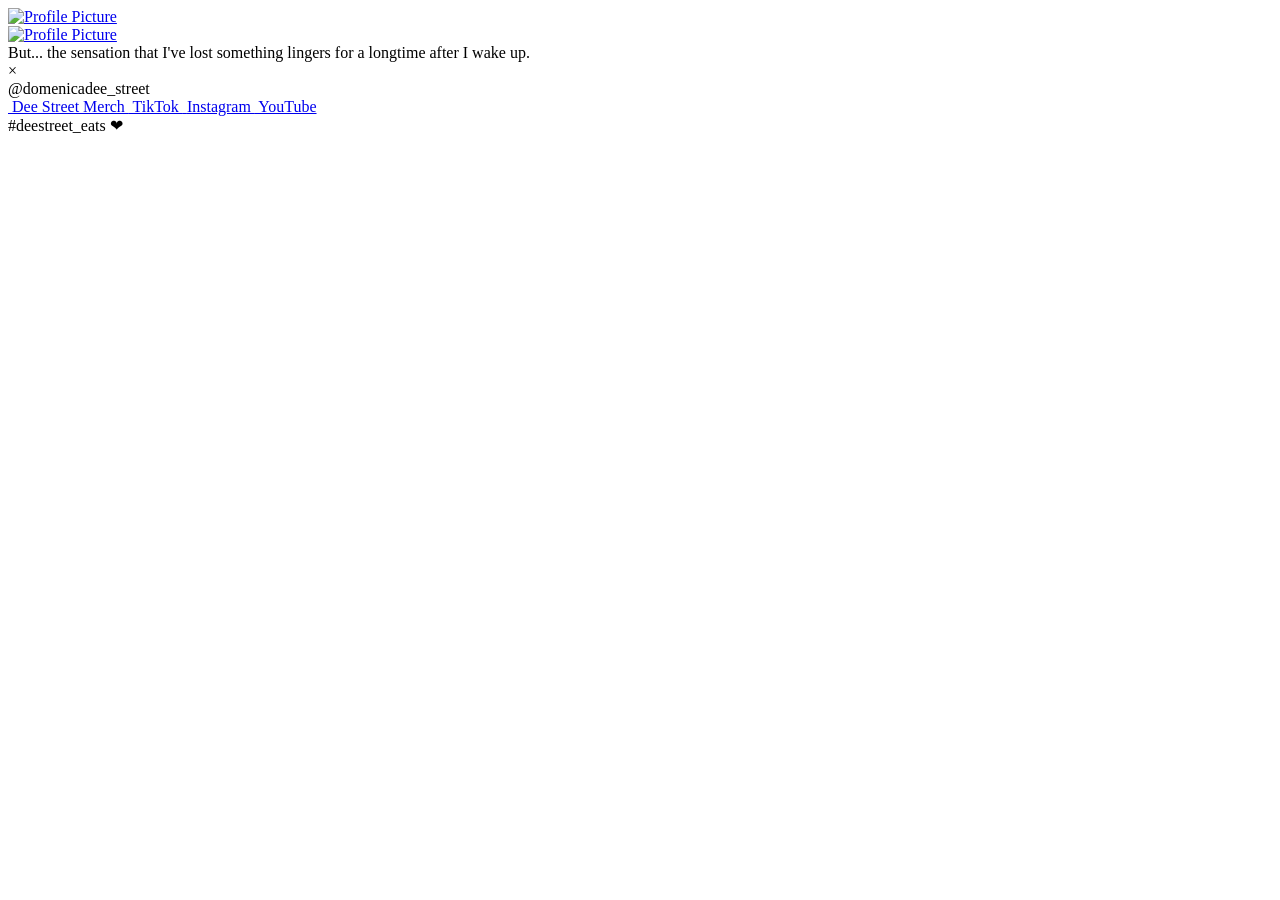
==== index.html @ 0a6452e9 "saving" ====
<!DOCTYPE html>
<html lang="en">
  <head>
    <meta charset="UTF-8">
    <meta name="viewport" content="width=device-width, initial-scale=1.0">
    <title>Domenica Dee | Linktree</title>
    <!-- TODO Favicon -->
    <link rel="icon" href="https://raw.githubusercontent.com/domenicadee/linktree/master/static/deephin-upscaled-small.png" type="image/x-icon" />
    <!-- Font Awesome icons -->
    <link rel="stylesheet" href="https://use.fontawesome.com/releases/v6.5.1/css/all.css">
    <!-- Core theme CSS -->
    <link rel="stylesheet" href="style.css">
  </head>

  <body>
    <!-- Parallax Pixel Background Animation -->
    <section class="animated-background">
      <div id="stars1"></div>
      <div id="stars2"></div>
      <div id="stars3"></div>
    </section>
    <!-- End of Parallax Pixel Background Animation -->

    <!-- TODO -->
    <a id="profilePicture" href="#popup">
      <img src="https://raw.githubusercontent.com/domenicadee/linktree/master/static/deephin-upscaled-small.jpg" alt="Profile Picture">
    </a>

    <div class="overlay" id="popup">
      <div class="popup">
        <div class="popup-photo">
          <a href="https://raw.githubusercontent.com/domenicadee/linktree/master/static/deephin-upscaled-small.jpg" target="_blank">
            <img src="https://raw.githubusercontent.com/domenicadee/linktree/master/static/deephin-upscaled-small.jpg" alt="Profile Picture">
          </a>
        </div>
        <div class="popup-quote">
          But... the sensation that I've lost something lingers for a longtime after I wake up.
        </div>
        <a class="popup-close" onclick="history.back()">&times;</a>
      </div>
    </div>

    <div id="userName">
      @domenicadee_street
    </div>

    <div id="links">
      <a class="link" href="https://dee-street-shop.fourthwall.com/" target="_blank">
        <i class="fa fa-shopping-bag">&nbsp;</i>Dee Street Merch
      </a>
      <a class="link" href="https://tiktok.com/@domenicadee_street" target="_blank">
        <i class="fa fa-music" aria-hidden="true"></i>&nbsp;TikTok
      </a>
      <a class="link" href="https://www.instagram.com/domenicadee_street" target="_blank">
        <i class="fab fa-instagram">&nbsp;</i>Instagram
      </a>
      <a class="link" href="https://www.youtube.com/@dee_street" target="_blank">
        <i class="fa fa-play" aria-hidden="true"></i>&nbsp;YouTube
      </a>
    </div>

    <div id="hashtag">
      #deestreet_eats ❤
    </div>
  </body>
</html>
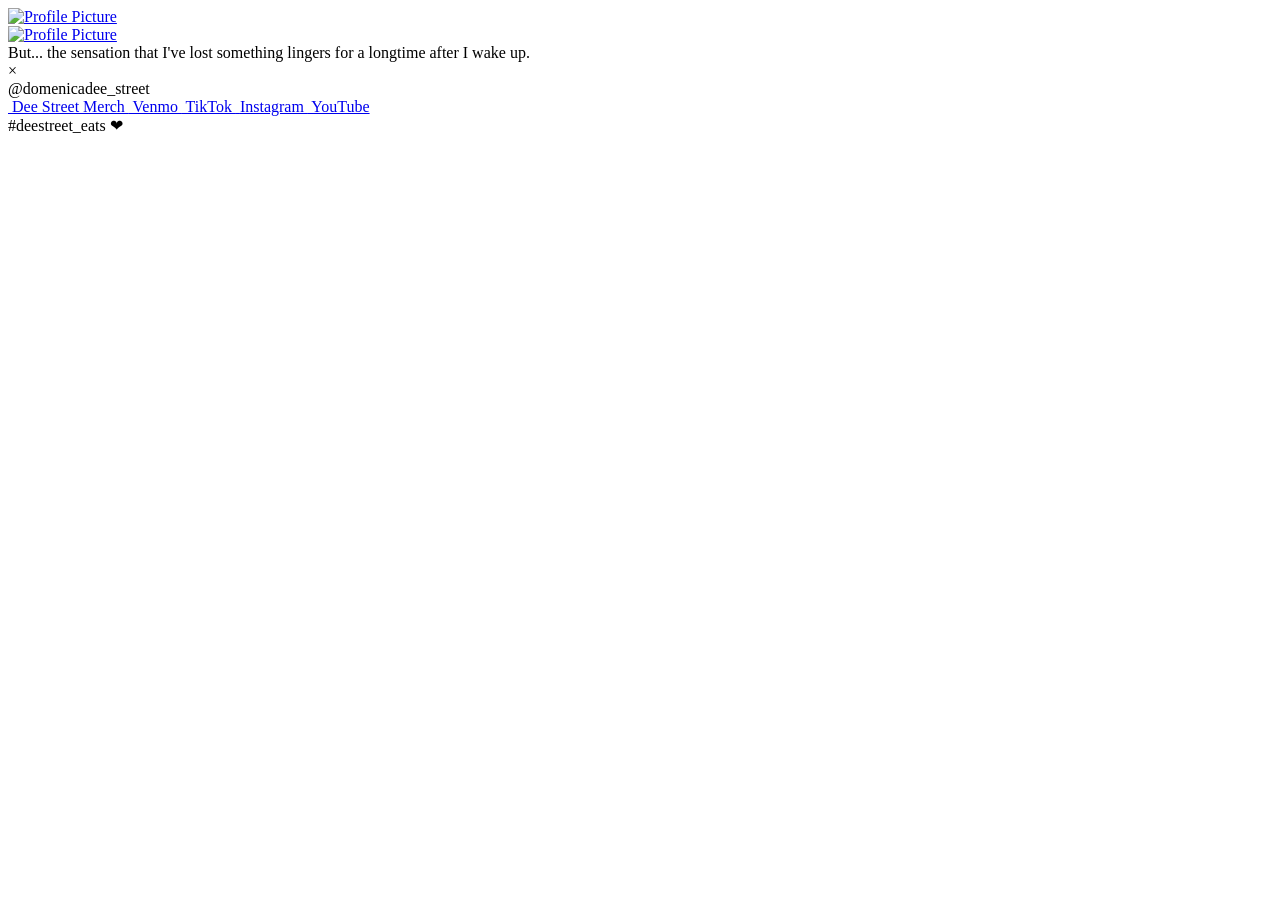
==== commit 8eefbe99: "Added venmo" ====
--- a/index.html
+++ b/index.html
@@ -9,6 +9,7 @@
     <!-- Font Awesome icons -->
     <link rel="stylesheet" href="https://use.fontawesome.com/releases/v6.5.1/css/all.css">
     <!-- Core theme CSS -->
+
     <link rel="stylesheet" href="style.css">
   </head>
 
@@ -48,6 +49,9 @@
       <a class="link" href="https://dee-street-shop.fourthwall.com/" target="_blank">
         <i class="fa fa-shopping-bag">&nbsp;</i>Dee Street Merch
       </a>
+      <a class="link" href="https://venmo.com/u/DeeDee55555" target="_blank">
+        <i class="fa-solid fa-gift"></i>&nbsp;Venmo
+      </a>
       <a class="link" href="https://tiktok.com/@domenicadee_street" target="_blank">
         <i class="fa fa-music" aria-hidden="true"></i>&nbsp;TikTok
       </a>
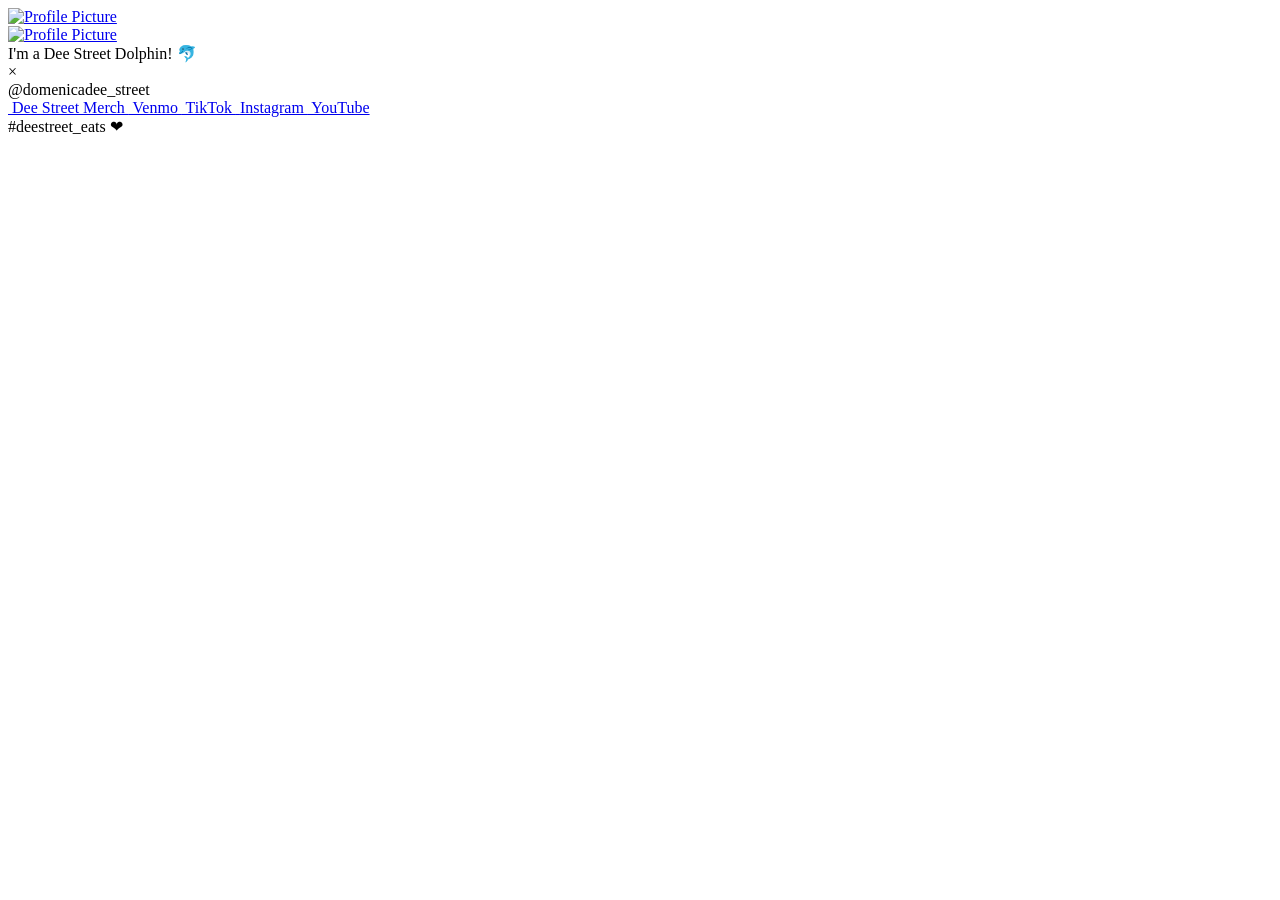
==== commit 8c5ea7f2: "Update quote" ====
--- a/index.html
+++ b/index.html
@@ -5,7 +5,7 @@
     <meta name="viewport" content="width=device-width, initial-scale=1.0">
     <title>Domenica Dee | Linktree</title>
     <!-- TODO Favicon -->
-    <link rel="icon" href="https://raw.githubusercontent.com/domenicadee/linktree/master/static/deephin-upscaled-small.png" type="image/x-icon" />
+    <link rel="icon" href="https://raw.githubusercontent.com/domenicadee/domenicadee.github.io/master/static/deephin-upscaled-small.png" type="image/x-icon" />
     <!-- Font Awesome icons -->
     <link rel="stylesheet" href="https://use.fontawesome.com/releases/v6.5.1/css/all.css">
     <!-- Core theme CSS -->
@@ -24,18 +24,18 @@
 
     <!-- TODO -->
     <a id="profilePicture" href="#popup">
-      <img src="https://raw.githubusercontent.com/domenicadee/linktree/master/static/deephin-upscaled-small.jpg" alt="Profile Picture">
+      <img src="https://raw.githubusercontent.com/domenicadee/domenicadee.github.io/master/static/deephin-upscaled-small.jpg" alt="Profile Picture">
     </a>
 
     <div class="overlay" id="popup">
       <div class="popup">
         <div class="popup-photo">
-          <a href="https://raw.githubusercontent.com/domenicadee/linktree/master/static/deephin-upscaled-small.jpg" target="_blank">
-            <img src="https://raw.githubusercontent.com/domenicadee/linktree/master/static/deephin-upscaled-small.jpg" alt="Profile Picture">
+          <a href="https://raw.githubusercontent.com/domenicadee/domenicadee.github.io/master/static/deephin-upscaled-small.jpg" target="_blank">
+            <img src="https://raw.githubusercontent.com/domenicadee/domenicadee.github.io/master/static/deephin-upscaled-small.jpg" alt="Profile Picture">
           </a>
         </div>
         <div class="popup-quote">
-          But... the sensation that I've lost something lingers for a longtime after I wake up.
+            I'm a Dee Street Dolphin! 🐬
         </div>
         <a class="popup-close" onclick="history.back()">&times;</a>
       </div>
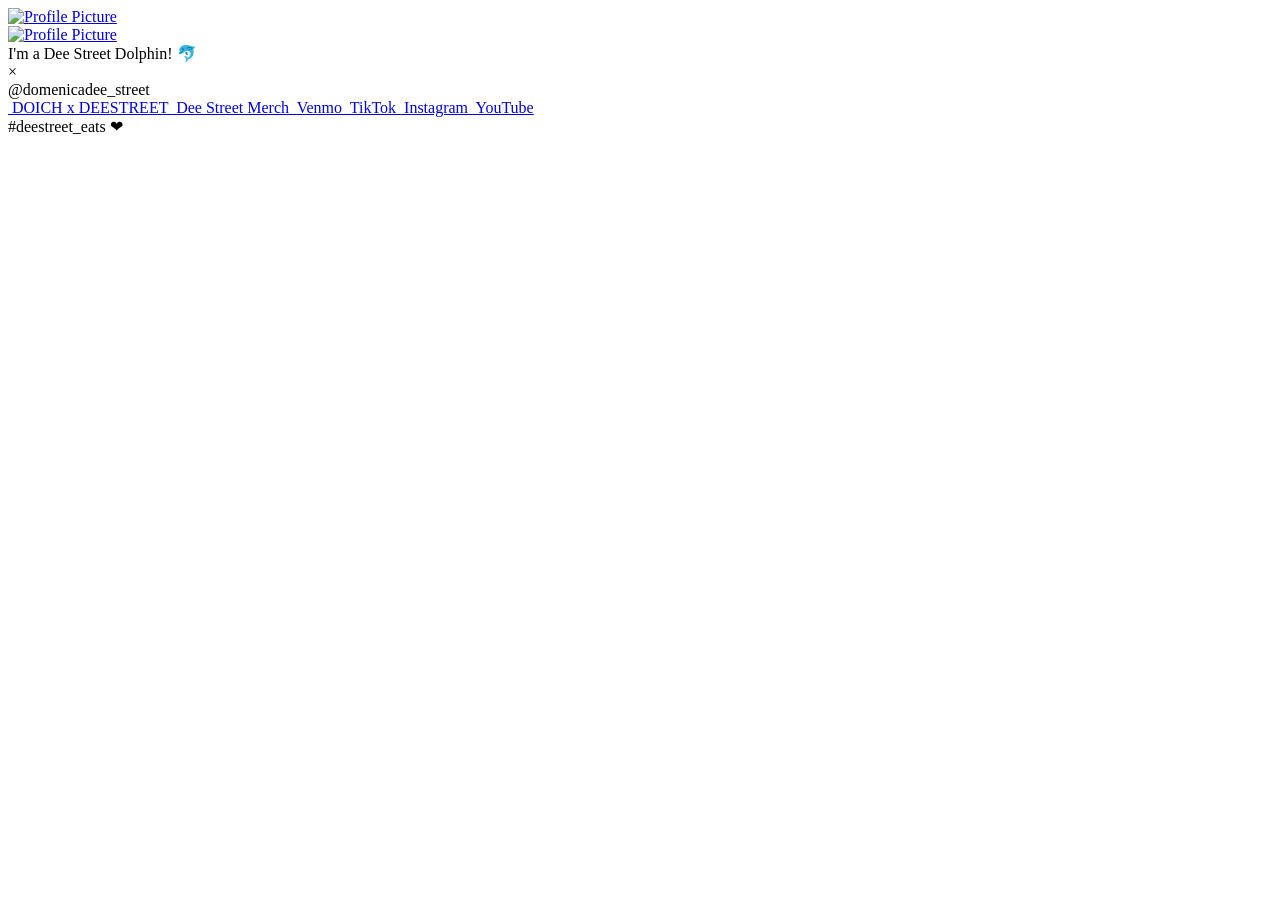
==== commit e4d1b20b: "add new link" ====
--- a/index.html
+++ b/index.html
@@ -46,6 +46,11 @@
     </div>
 
     <div id="links">
+
+      <a class="link" href="https://doichfoods.com/pages/fan-club?snowball=DEESTREET&utm_source=snowball&utm_medium=2025-affiliate-program&utm_campaign=DEESTREET" target="_blank">
+        <i class="fa fa-handshake">&nbsp;</i>DOICH x DEESTREET
+      </a>
+
       <a class="link" href="https://dee-street-shop.fourthwall.com/" target="_blank">
         <i class="fa fa-shopping-bag">&nbsp;</i>Dee Street Merch
       </a>
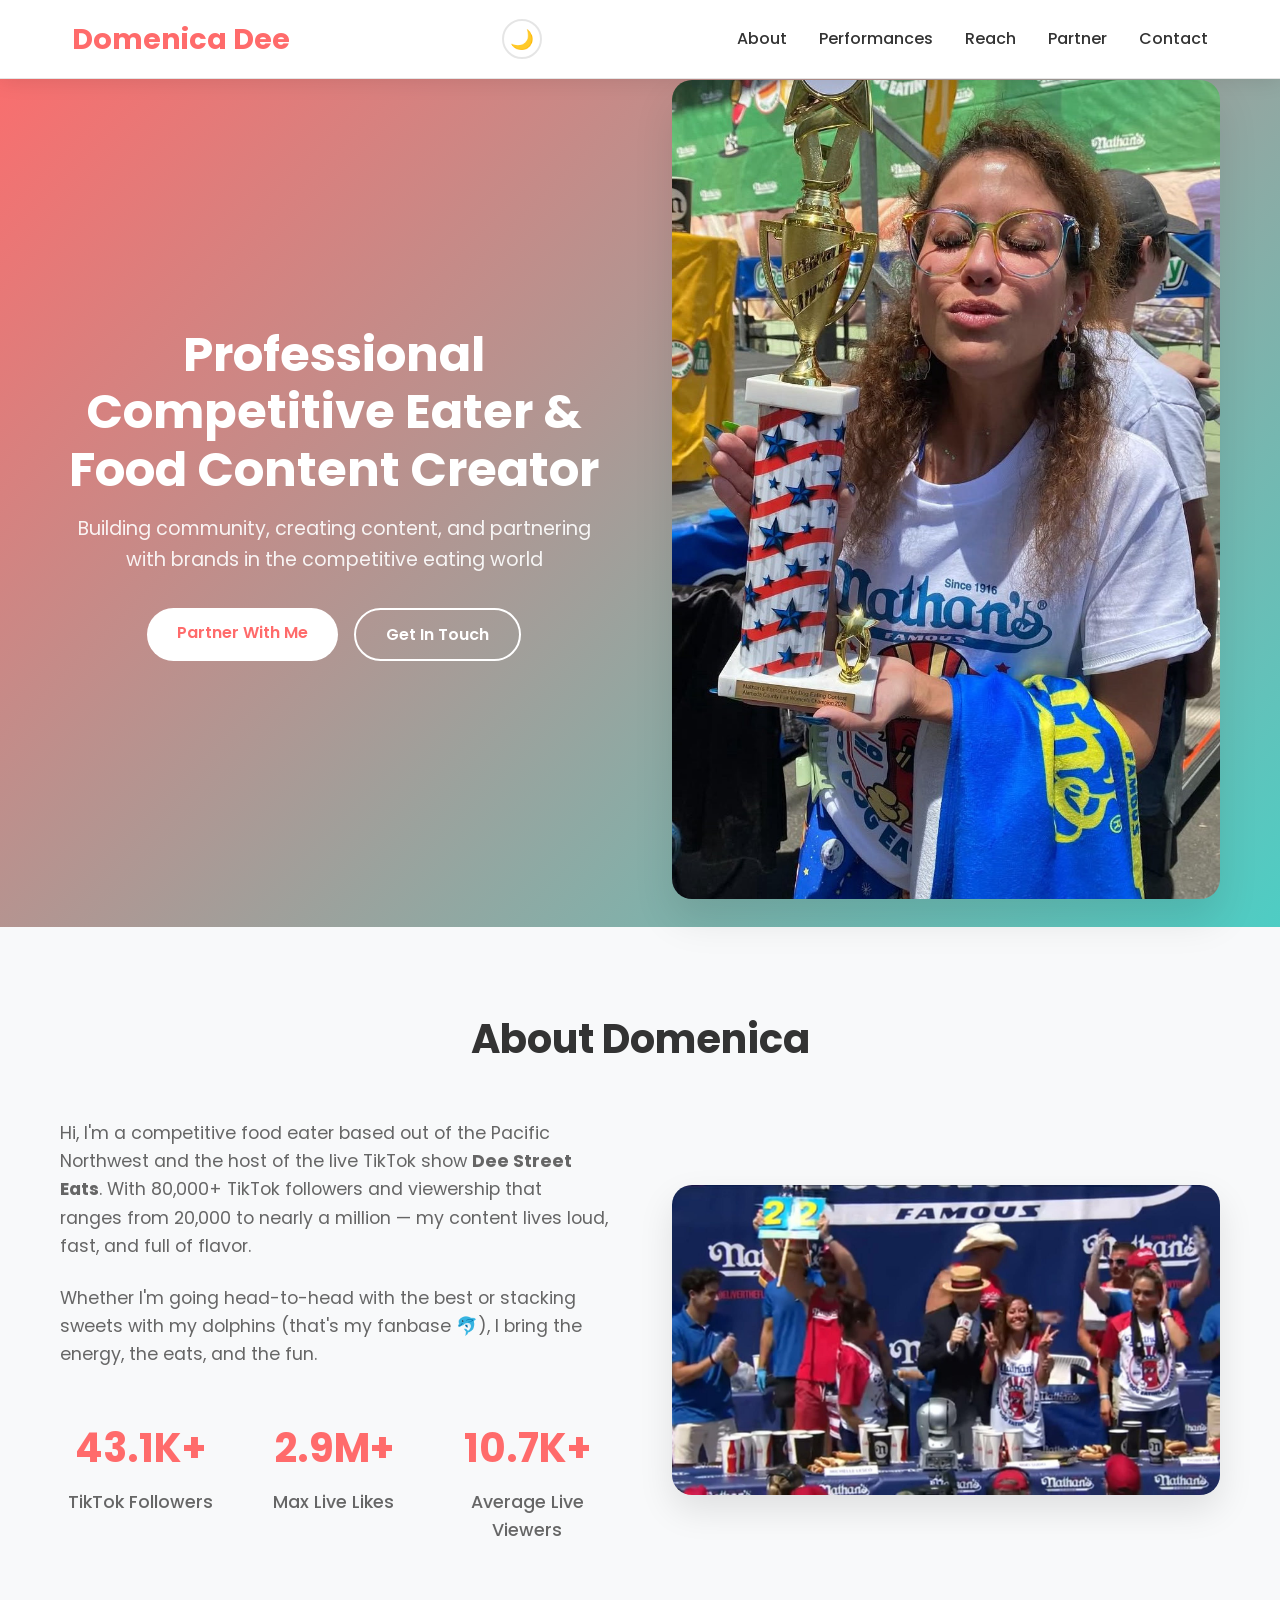
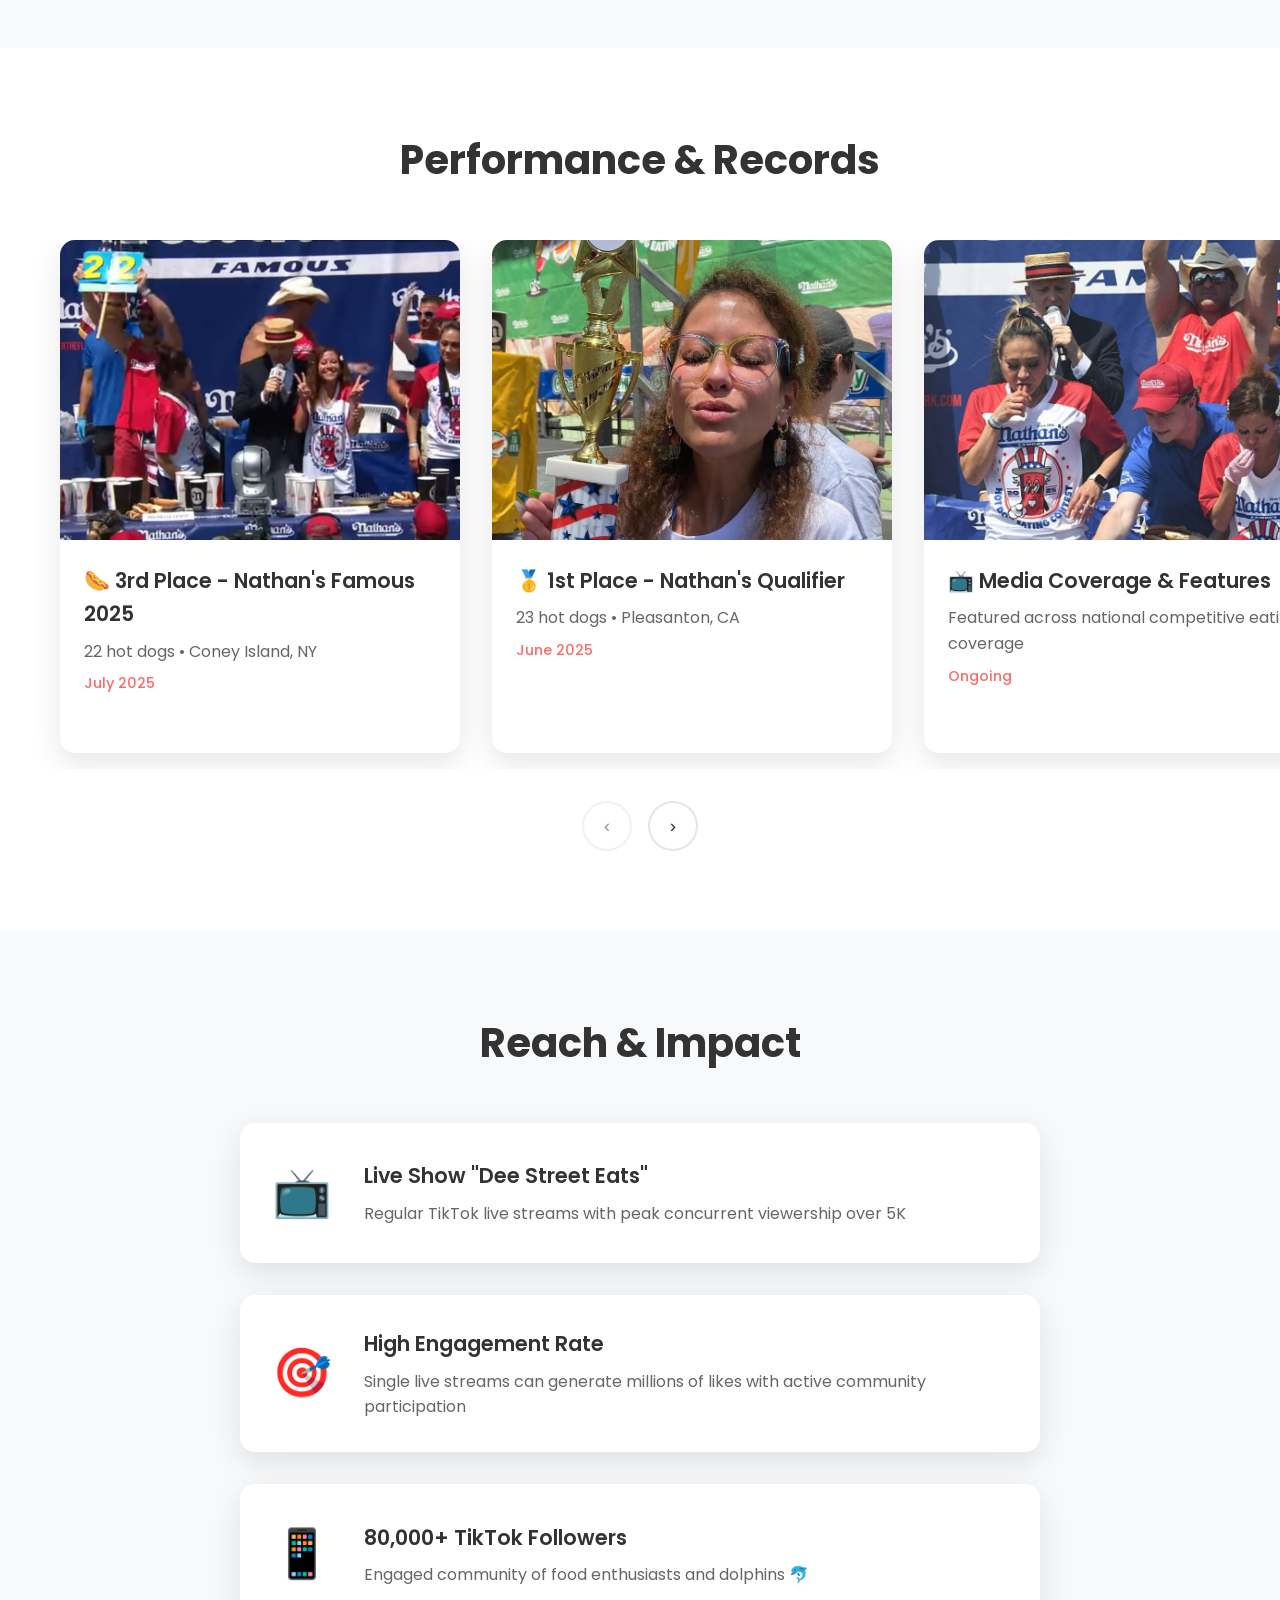
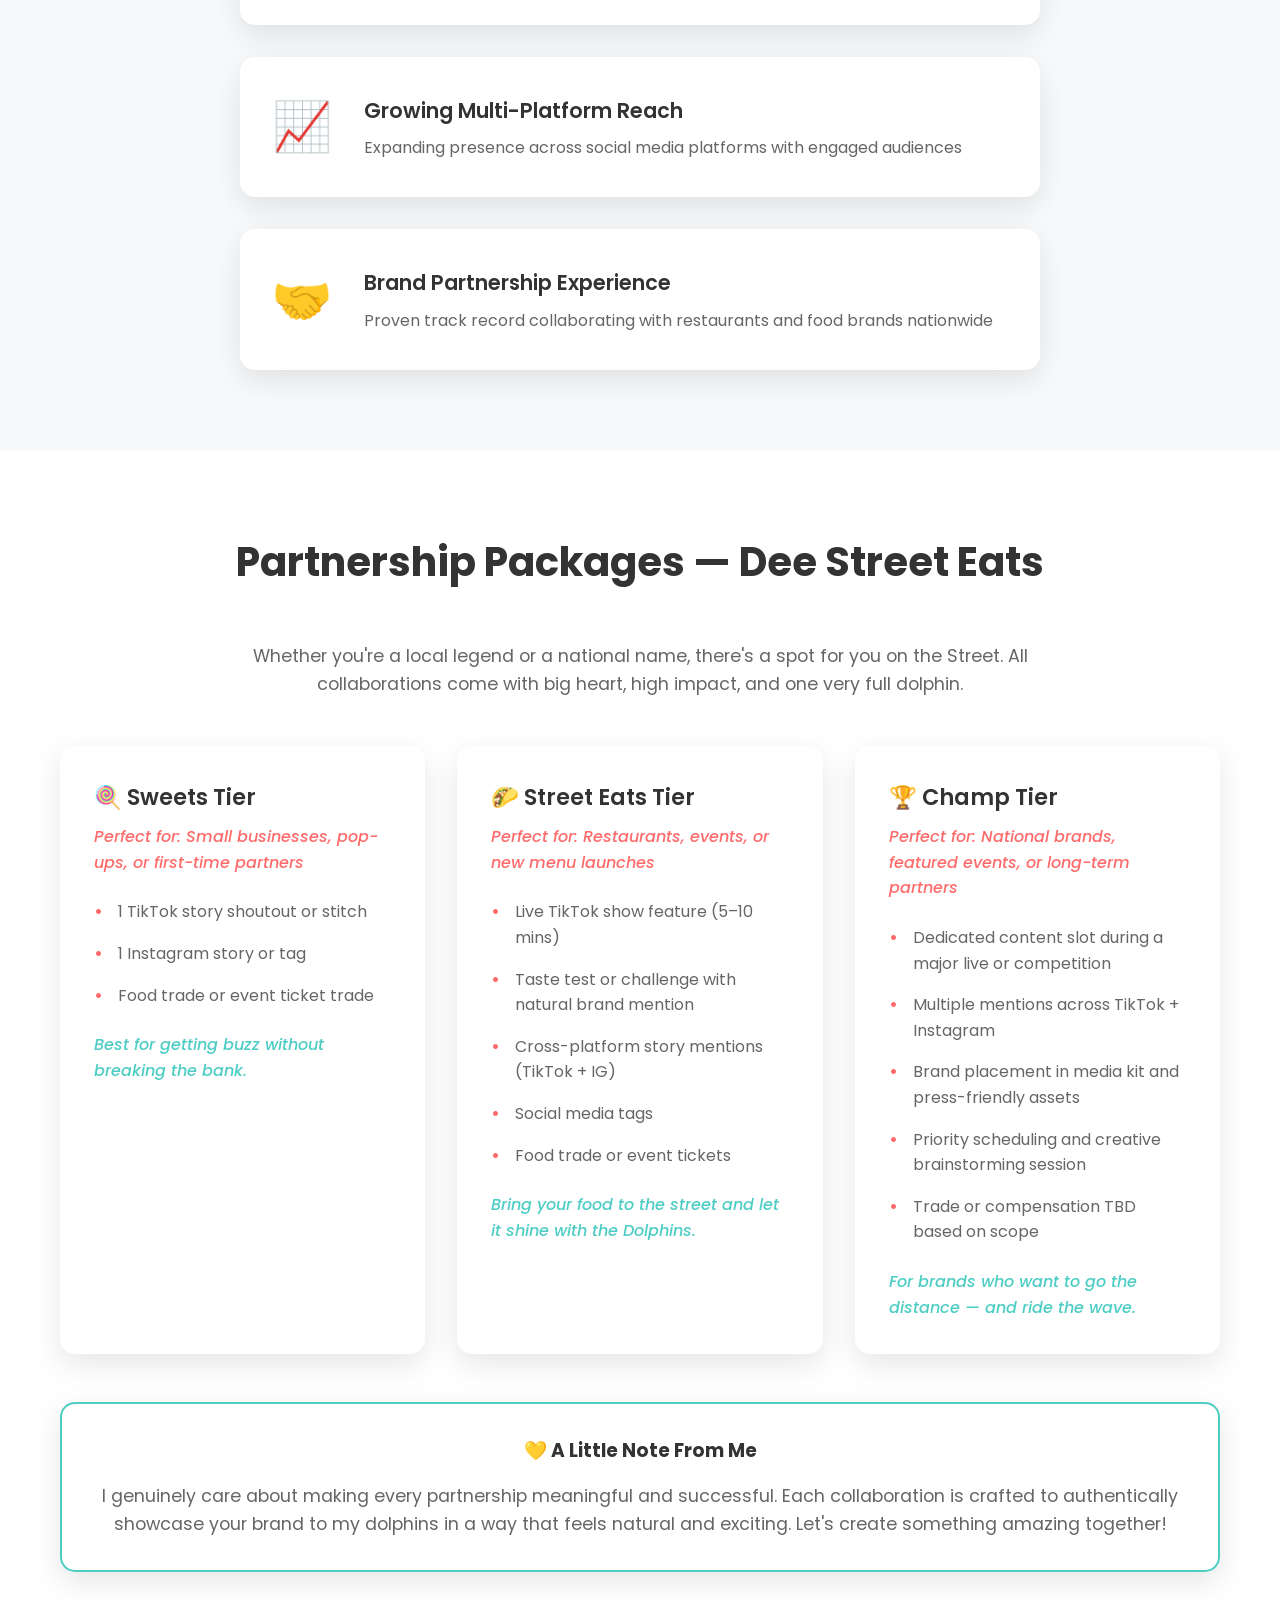
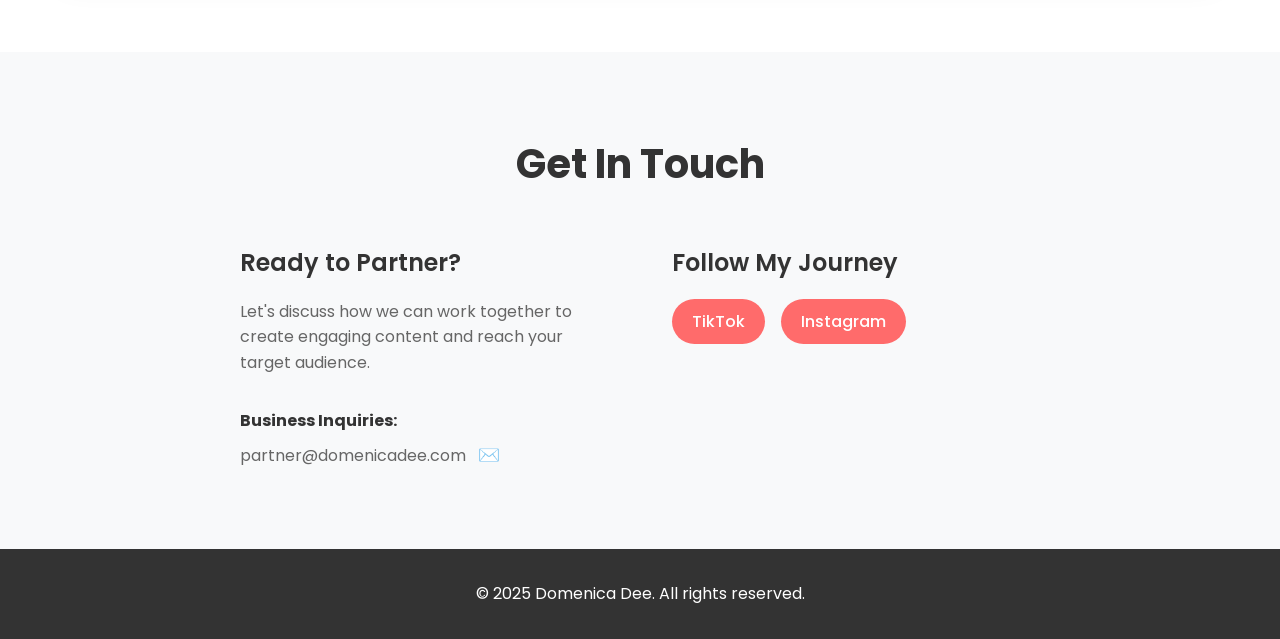
==== commit 24fa7627: "Merge both links/public site into one for github pages hosting" ====
--- a/index.html
+++ b/index.html
@@ -1,75 +1,270 @@
 <!DOCTYPE html>
 <html lang="en">
-  <head>
+<head>
     <meta charset="UTF-8">
     <meta name="viewport" content="width=device-width, initial-scale=1.0">
-    <title>Domenica Dee | Linktree</title>
-    <!-- TODO Favicon -->
-    <link rel="icon" href="https://raw.githubusercontent.com/domenicadee/domenicadee.github.io/master/static/deephin-upscaled-small.png" type="image/x-icon" />
-    <!-- Font Awesome icons -->
-    <link rel="stylesheet" href="https://use.fontawesome.com/releases/v6.5.1/css/all.css">
-    <!-- Core theme CSS -->
-
-    <link rel="stylesheet" href="style.css">
-  </head>
-
-  <body>
-    <!-- Parallax Pixel Background Animation -->
-    <section class="animated-background">
-      <div id="stars1"></div>
-      <div id="stars2"></div>
-      <div id="stars3"></div>
-    </section>
-    <!-- End of Parallax Pixel Background Animation -->
-
-    <!-- TODO -->
-    <a id="profilePicture" href="#popup">
-      <img src="https://raw.githubusercontent.com/domenicadee/domenicadee.github.io/master/static/deephin-upscaled-small.jpg" alt="Profile Picture">
-    </a>
-
-    <div class="overlay" id="popup">
-      <div class="popup">
-        <div class="popup-photo">
-          <a href="https://raw.githubusercontent.com/domenicadee/domenicadee.github.io/master/static/deephin-upscaled-small.jpg" target="_blank">
-            <img src="https://raw.githubusercontent.com/domenicadee/domenicadee.github.io/master/static/deephin-upscaled-small.jpg" alt="Profile Picture">
-          </a>
+    <title>Domenica Dee - Competitive Eater & Food Content Creator</title>
+    <meta name="description" content="Professional competitive eater and food content creator. Available for sponsorships, brand partnerships, and food challenges.">
+    <link rel="stylesheet" href="styles.css">
+    <link href="https://fonts.googleapis.com/css2?family=Poppins:wght@300;400;500;600;700&display=swap" rel="stylesheet">
+</head>
+<body>
+    <header class="header">
+        <nav class="nav">
+            <div class="nav-brand">
+                <a href="#" class="nav-brand-link"><h1>Domenica Dee</h1></a>
+            </div>
+            <button class="theme-toggle" aria-label="Toggle dark mode">
+                <span class="theme-icon">🌙</span>
+            </button>
+            <ul class="nav-menu">
+                <li><a href="#about">About</a></li>
+                <li><a href="#challenges">Performances</a></li>
+                <li><a href="#achievements">Reach</a></li>
+                <li><a href="#sponsorships">Partner</a></li>
+                <li><a href="#contact">Contact</a></li>
+            </ul>
+            <div class="nav-toggle">
+                <span></span>
+                <span></span>
+                <span></span>
+            </div>
+        </nav>
+    </header>
+
+    <main>
+        <section id="home" class="hero">
+            <div class="hero-container">
+                <div class="hero-content">
+                    <h2 class="hero-title">Professional Competitive Eater & Food Content Creator</h2>
+                    <p class="hero-subtitle">Building community, creating content, and partnering with brands in the competitive eating world</p>
+                    <div class="hero-cta">
+                        <a href="#sponsorships" class="btn btn-primary">Partner With Me</a>
+                        <a href="#contact" class="btn btn-secondary">Get In Touch</a>
+                    </div>
+                </div>
+                <div class="hero-image">
+                    <img src="images/nathanstrophy.jpg" alt="Domenica Dee with Nathan's trophy">
+                </div>
+            </div>
+        </section>
+
+        <section id="about" class="about">
+            <div class="container">
+                <h2 class="section-title">About Domenica</h2>
+                <div class="about-content">
+                    <div class="about-text">
+                        <p>Hi, I'm a competitive food eater based out of the Pacific Northwest and the host of the live TikTok show <strong>Dee Street Eats</strong>. With 80,000+ TikTok followers and viewership that ranges from 20,000 to nearly a million — my content lives loud, fast, and full of flavor.</p>
+                        <p>Whether I'm going head-to-head with the best or stacking sweets with my dolphins (that's my fanbase 🐬), I bring the energy, the eats, and the fun.</p>
+                        <div class="stats">
+                            <div class="stat">
+                                <h3>80K+</h3>
+                                <p>TikTok Followers</p>
+                            </div>
+                            <div class="stat">
+                                <h3>5.5M+</h3>
+                                <p>Max Live Likes</p>
+                            </div>
+                            <div class="stat">
+                                <h3>20K+</h3>
+                                <p>Average Live Viewers</p>
+                            </div>
+                        </div>
+                    </div>
+                    <div class="about-image">
+                        <img src="images/nathans-banner.jpeg" alt="Domenica Dee portrait">
+                    </div>
+                </div>
+            </div>
+        </section>
+
+        <section id="challenges" class="challenges">
+            <div class="container">
+                <h2 class="section-title">Performance & Records</h2>
+            </div>
+            <div class="challenges-container">
+                <div class="challenges-grid">
+                        <div class="challenge-card">
+                            <img src="images/nathans-banner.jpeg" alt="Nathan's Famous Hot Dog Contest">
+                            <h3>🌭 3rd Place - Nathan's Famous 2025</h3>
+                            <p>22 hot dogs • Coney Island, NY</p>
+                            <span class="challenge-date">July 2025</span>
+                        </div>
+                        <div class="challenge-card">
+                            <img src="images/nathanstrophy.jpg" alt="Nathan's Qualifier">
+                            <h3>🥇 1st Place - Nathan's Qualifier</h3>
+                            <p>23 hot dogs • Pleasanton, CA</p>
+                            <span class="challenge-date">June 2025</span>
+                        </div>
+                        <div class="challenge-card">
+                            <img src="images/nathans.jpeg" alt="Competition highlights">
+                            <h3>📺 Media Coverage & Features</h3>
+                            <p>Featured across national competitive eating coverage</p>
+                            <span class="challenge-date">Ongoing</span>
+                        </div>
+                        <div class="challenge-card">
+                            <img src="images/dicks.jpeg" alt="Dick's Demolition Derby Burger contest">
+                            <h3>🍔 Special Guest - Dick's Demolition Derby</h3>
+                            <p>6 burgers in 2 minutes • Featured performer</p>
+                            <span class="challenge-date">2024</span>
+                        </div>
+                        <div class="challenge-card">
+                            <img src="images/pendleton.jpeg" alt="Pendleton Hill Meat hot dog contest">
+                            <h3>🌭 3rd Place - Pendleton Hill Meat Contest</h3>
+                            <p>24 hot dogs • Pendleton, OR</p>
+                            <span class="challenge-date">2024</span>
+                        </div>
+                        <div class="challenge-card">
+                            <img src="images/donut-contest.jpeg" alt="Seattle Eating Competition 2024">
+                            <h3>🍩 1st Place - Seattle Eating Competition (Two Time Champion)</h3>
+                            <p>103 donuts • Seattle, WA</p>
+                            <span class="challenge-date">2024</span>
+                        </div>
+                        <div class="challenge-card">
+                            <img src="images/waffle-contest.jpeg" alt="Seattle Eating Competition 2023">
+                            <h3>🧇 1st Place - Seattle Eating Competition (Competitive Debut)</h3>
+                            <p>36 waffles • Seattle, WA</p>
+                            <span class="challenge-date">2023</span>
+                        </div>
+                        <div class="challenge-card">
+                            <img src="images/candydee.jpg" alt="Regional Championships">
+                            <h3>🏆 Regional Championships Nationwide</h3>
+                            <p>Multiple wins in partnership with restaurants</p>
+                            <span class="challenge-date">2023-2025</span>
+                        </div>
+                    </div>
+                </div>
+                <div class="challenge-nav">
+                    <button class="challenge-nav-btn" id="prevBtn">‹</button>
+                    <button class="challenge-nav-btn" id="nextBtn">›</button>
+                </div>
+            </div>
+        </section>
+
+        <section id="achievements" class="achievements">
+            <div class="container">
+                <h2 class="section-title">Reach & Impact</h2>
+                <div class="achievements-list">
+                    <div class="achievement">
+                        <div class="achievement-icon">📺</div>
+                        <div class="achievement-content">
+                            <h3>Live Show "Dee Street Eats"</h3>
+                            <p>Regular TikTok live streams with peak concurrent viewership over 5K</p>
+                        </div>
+                    </div>
+                    <div class="achievement">
+                        <div class="achievement-icon">🎯</div>
+                        <div class="achievement-content">
+                            <h3>High Engagement Rate</h3>
+                            <p>Single live streams can generate millions of likes with active community participation</p>
+                        </div>
+                    </div>
+                    <div class="achievement">
+                        <div class="achievement-icon">📱</div>
+                        <div class="achievement-content">
+                            <h3>80,000+ TikTok Followers</h3>
+                            <p>Engaged community of food enthusiasts and dolphins 🐬</p>
+                        </div>
+                    </div>
+                    <div class="achievement">
+                        <div class="achievement-icon">📈</div>
+                        <div class="achievement-content">
+                            <h3>Growing Multi-Platform Reach</h3>
+                            <p>Expanding presence across social media platforms with engaged audiences</p>
+                        </div>
+                    </div>
+                    <div class="achievement">
+                        <div class="achievement-icon">🤝</div>
+                        <div class="achievement-content">
+                            <h3>Brand Partnership Experience</h3>
+                            <p>Proven track record collaborating with restaurants and food brands nationwide</p>
+                        </div>
+                    </div>
+                </div>
+            </div>
+        </section>
+
+        <section id="sponsorships" class="sponsorships">
+            <div class="container">
+                <h2 class="section-title">Partnership Packages — Dee Street Eats</h2>
+                <div class="sponsorship-intro">
+                    <p>Whether you're a local legend or a national name, there's a spot for you on the Street. All collaborations come with big heart, high impact, and one very full dolphin.</p>
+                </div>
+                <div class="packages">
+                    <div class="package">
+                        <h4>🍭 Sweets Tier</h4>
+                        <p class="package-subtitle">Perfect for: Small businesses, pop-ups, or first-time partners</p>
+                        <ul>
+                            <li>1 TikTok story shoutout or stitch</li>
+                            <li>1 Instagram story or tag</li>
+                            <li>Food trade or event ticket trade</li>
+                        </ul>
+                        <p><em>Best for getting buzz without breaking the bank.</em></p>
+                    </div>
+                    <div class="package">
+                        <h4>🌮 Street Eats Tier</h4>
+                        <p class="package-subtitle">Perfect for: Restaurants, events, or new menu launches</p>
+                        <ul>
+                            <li>Live TikTok show feature (5–10 mins)</li>
+                            <li>Taste test or challenge with natural brand mention</li>
+                            <li>Cross-platform story mentions (TikTok + IG)</li>
+                            <li>Social media tags</li>
+                            <li>Food trade or event tickets</li>
+                        </ul>
+                        <p><em>Bring your food to the street and let it shine with the Dolphins.</em></p>
+                    </div>
+                    <div class="package">
+                        <h4>🏆 Champ Tier</h4>
+                        <p class="package-subtitle">Perfect for: National brands, featured events, or long-term partners</p>
+                        <ul>
+                            <li>Dedicated content slot during a major live or competition</li>
+                            <li>Multiple mentions across TikTok + Instagram</li>
+                            <li>Brand placement in media kit and press-friendly assets</li>
+                            <li>Priority scheduling and creative brainstorming session</li>
+                            <li>Trade or compensation TBD based on scope</li>
+                        </ul>
+                        <p><em>For brands who want to go the distance — and ride the wave.</em></p>
+                    </div>
+                </div>
+                <div class="pricing-note">
+                    <h3>💛 A Little Note From Me</h3>
+                    <p>I genuinely care about making every partnership meaningful and successful. Each collaboration is crafted to authentically showcase your brand to my dolphins in a way that feels natural and exciting. Let's create something amazing together!</p>
+                </div>
+            </div>
+        </section>
+
+        <section id="contact" class="contact">
+            <div class="container">
+                <h2 class="section-title">Get In Touch</h2>
+                <div class="contact-content">
+                    <div class="contact-info">
+                        <h3>Ready to Partner?</h3>
+                        <p>Let's discuss how we can work together to create engaging content and reach your target audience.</p>
+                        <div class="contact-methods">
+                            <div class="contact-method">
+                                <strong>Business Inquiries:</strong>
+                                <p>partner@domenicadee.com <a href="mailto:partner@domenicadee.com" class="email-link">✉️</a></p>
+                            </div>
+                        </div>
+                    </div>
+                    <div class="social-links">
+                        <h3>Follow My Journey</h3>
+                        <div class="social-icons">
+                            <a href="https://www.tiktok.com/@domenicadee_street" class="social-link" target="_blank">TikTok</a>
+                            <a href="https://www.instagram.com/domenicadee_street/?hl=en" class="social-link" target="_blank">Instagram</a>
+                        </div>
+                    </div>
+                </div>
+            </div>
+        </section>
+    </main>
+
+    <footer class="footer">
+        <div class="container">
+            <p>&copy; 2025 Domenica Dee. All rights reserved.</p>
         </div>
-        <div class="popup-quote">
-            I'm a Dee Street Dolphin! 🐬
-        </div>
-        <a class="popup-close" onclick="history.back()">&times;</a>
-      </div>
-    </div>
-
-    <div id="userName">
-      @domenicadee_street
-    </div>
-
-    <div id="links">
-
-      <a class="link" href="https://doichfoods.com/pages/fan-club?snowball=DEESTREET&utm_source=snowball&utm_medium=2025-affiliate-program&utm_campaign=DEESTREET" target="_blank">
-        <i class="fa fa-handshake">&nbsp;</i>DOICH x DEESTREET
-      </a>
-
-      <a class="link" href="https://dee-street-shop.fourthwall.com/" target="_blank">
-        <i class="fa fa-shopping-bag">&nbsp;</i>Dee Street Merch
-      </a>
-      <a class="link" href="https://venmo.com/u/DeeDee55555" target="_blank">
-        <i class="fa-solid fa-gift"></i>&nbsp;Venmo
-      </a>
-      <a class="link" href="https://tiktok.com/@domenicadee_street" target="_blank">
-        <i class="fa fa-music" aria-hidden="true"></i>&nbsp;TikTok
-      </a>
-      <a class="link" href="https://www.instagram.com/domenicadee_street" target="_blank">
-        <i class="fab fa-instagram">&nbsp;</i>Instagram
-      </a>
-      <a class="link" href="https://www.youtube.com/@dee_street" target="_blank">
-        <i class="fa fa-play" aria-hidden="true"></i>&nbsp;YouTube
-      </a>
-    </div>
-
-    <div id="hashtag">
-      #deestreet_eats ❤
-    </div>
-  </body>
+    </footer>
+
+    <script src="script.js"></script>
+</body>
 </html>
--- a/styles.css
+++ b/styles.css
@@ -0,0 +1,728 @@
+* {
+    margin: 0;
+    padding: 0;
+    box-sizing: border-box;
+}
+
+:root {
+    --bg-color: #ffffff;
+    --text-color: #333333;
+    --text-light: #666666;
+    --card-bg: #ffffff;
+    --section-bg: #f8f9fa;
+    --border-color: rgba(0,0,0,0.1);
+    --shadow: 0 10px 30px rgba(0,0,0,0.1);
+}
+
+/* System preference for dark mode */
+@media (prefers-color-scheme: dark) {
+    :root {
+        --bg-color: #1a1a1a;
+        --text-color: #e4e4e4;
+        --text-light: #d0d0d0;
+        --card-bg: #2d2d2d;
+        --section-bg: #242424;
+        --border-color: rgba(255,255,255,0.1);
+        --shadow: 0 10px 30px rgba(0,0,0,0.3);
+    }
+}
+
+/* Manual theme overrides */
+[data-theme="light"] {
+    --bg-color: #ffffff;
+    --text-color: #333333;
+    --text-light: #666666;
+    --card-bg: #ffffff;
+    --section-bg: #f8f9fa;
+    --border-color: rgba(0,0,0,0.1);
+    --shadow: 0 10px 30px rgba(0,0,0,0.1);
+}
+
+[data-theme="dark"] {
+    --bg-color: #1a1a1a;
+    --text-color: #e4e4e4;
+    --text-light: #d0d0d0;
+    --card-bg: #2d2d2d;
+    --section-bg: #242424;
+    --border-color: rgba(255,255,255,0.1);
+    --shadow: 0 10px 30px rgba(0,0,0,0.3);
+}
+
+body {
+    font-family: 'Poppins', sans-serif;
+    line-height: 1.6;
+    color: var(--text-color);
+    background-color: var(--bg-color);
+    transition: background-color 0.3s ease, color 0.3s ease;
+    overflow-x: hidden;
+}
+
+.container {
+    max-width: 1200px;
+    margin: 0 auto;
+    padding: 0 20px;
+}
+
+/* Header & Navigation */
+.header {
+    background: var(--bg-color);
+    box-shadow: 0 2px 20px var(--border-color);
+    position: fixed;
+    width: 100%;
+    top: 0;
+    z-index: 1000;
+    border-bottom: 1px solid var(--border-color);
+}
+
+.nav {
+    display: flex;
+    justify-content: space-between;
+    align-items: center;
+    padding: 1rem 2rem;
+    max-width: 1200px;
+    margin: 0 auto;
+}
+
+.nav-brand-link {
+    text-decoration: none;
+}
+
+.nav-brand h1 {
+    font-size: 1.8rem;
+    font-weight: 700;
+    color: #FF6B6B;
+    transition: color 0.3s ease;
+}
+
+.nav-brand-link:hover h1 {
+    color: #e55656;
+}
+
+.nav-menu {
+    display: flex;
+    list-style: none;
+    gap: 2rem;
+}
+
+.nav-menu a {
+    text-decoration: none;
+    color: var(--text-color);
+    font-weight: 500;
+    transition: color 0.3s ease;
+}
+
+.nav-menu a:hover {
+    color: #FF6B6B;
+}
+
+/* Theme Toggle */
+.theme-toggle {
+    background: none;
+    border: 2px solid var(--border-color);
+    border-radius: 50%;
+    width: 40px;
+    height: 40px;
+    cursor: pointer;
+    display: flex;
+    align-items: center;
+    justify-content: center;
+    transition: all 0.3s ease;
+    margin-left: 1rem;
+}
+
+.theme-toggle:hover {
+    border-color: #FF6B6B;
+    transform: scale(1.1);
+}
+
+.theme-icon {
+    font-size: 1.2rem;
+    transition: transform 0.3s ease;
+}
+
+.theme-toggle:hover .theme-icon {
+    transform: rotate(180deg);
+}
+
+.nav-toggle {
+    display: none;
+    flex-direction: column;
+    cursor: pointer;
+}
+
+.nav-toggle span {
+    width: 25px;
+    height: 3px;
+    background: #333;
+    margin: 3px 0;
+    transition: 0.3s;
+}
+
+/* Hero Section */
+.hero {
+    background: linear-gradient(135deg, #FF6B6B 0%, #4ECDC4 100%);
+    color: white;
+    min-height: 100vh;
+    display: flex;
+    align-items: center;
+    padding: 80px 0 20px;
+}
+
+.hero-container {
+    max-width: 1200px;
+    margin: 0 auto;
+    padding: 0 20px;
+    display: flex;
+    align-items: center;
+    gap: 4rem;
+    width: 100%;
+}
+
+.hero-content {
+    flex: 1;
+    max-width: 600px;
+    text-align: center;
+}
+
+.hero-title {
+    font-size: 3rem;
+    font-weight: 700;
+    margin-bottom: 1rem;
+    line-height: 1.2;
+}
+
+.hero-subtitle {
+    font-size: 1.2rem;
+    margin-bottom: 2rem;
+    opacity: 0.9;
+}
+
+.hero-cta {
+    display: flex;
+    gap: 1rem;
+    justify-content: center;
+    flex-wrap: wrap;
+}
+
+.btn {
+    padding: 12px 30px;
+    text-decoration: none;
+    border-radius: 50px;
+    font-weight: 600;
+    transition: all 0.3s ease;
+    display: inline-block;
+}
+
+.btn-primary {
+    background: white;
+    color: #FF6B6B;
+}
+
+.btn-primary:hover {
+    background: #f8f8f8;
+    transform: translateY(-2px);
+}
+
+.btn-secondary {
+    background: transparent;
+    color: white;
+    border: 2px solid white;
+}
+
+.btn-secondary:hover {
+    background: white;
+    color: #FF6B6B;
+}
+
+.btn-outline {
+    background: transparent;
+    color: #FF6B6B;
+    border: 2px solid #FF6B6B;
+}
+
+.btn-outline:hover {
+    background: #FF6B6B;
+    color: white;
+}
+
+.hero-image {
+    flex: 1;
+    text-align: center;
+}
+
+.hero-image img {
+    max-width: 100%;
+    height: auto;
+    border-radius: 20px;
+    box-shadow: 0 20px 40px rgba(0,0,0,0.1);
+}
+
+/* Sections */
+section {
+    padding: 80px 0;
+}
+
+.section-title {
+    text-align: center;
+    font-size: 2.5rem;
+    font-weight: 700;
+    margin-bottom: 3rem;
+    color: var(--text-color);
+}
+
+/* About Section */
+.about {
+    background: var(--section-bg);
+}
+
+.about-content {
+    display: grid;
+    grid-template-columns: 1fr 1fr;
+    gap: 4rem;
+    align-items: center;
+}
+
+.about-text p {
+    font-size: 1.1rem;
+    margin-bottom: 1.5rem;
+    color: var(--text-light);
+}
+
+.stats {
+    display: grid;
+    grid-template-columns: repeat(3, 1fr);
+    gap: 2rem;
+    margin-top: 3rem;
+}
+
+.stat {
+    text-align: center;
+}
+
+.stat h3 {
+    font-size: 2.5rem;
+    font-weight: 700;
+    color: #FF6B6B;
+    margin-bottom: 0.5rem;
+    text-align: center;
+}
+
+.stat p {
+    font-weight: 500;
+    color: var(--text-light);
+}
+
+.about-image img {
+    width: 100%;
+    border-radius: 20px;
+    box-shadow: 0 15px 35px rgba(0,0,0,0.1);
+}
+
+/* Challenges Section */
+.challenges-container {
+    position: relative;
+    width: 100vw;
+    margin-left: 50%;
+    transform: translateX(-50%);
+}
+
+.challenges-grid {
+    display: flex;
+    gap: 2rem;
+    overflow-x: auto;
+    overflow-y: clip;
+    scroll-behavior: smooth;
+    padding: 0 2rem 1rem calc(50vw - 600px + 20px);
+    -webkit-overflow-scrolling: touch;
+}
+
+.challenges-grid::-webkit-scrollbar {
+    display: none;
+}
+
+.challenges-grid {
+    -ms-overflow-style: none;  /* IE and Edge */
+    scrollbar-width: none;  /* Firefox */
+}
+
+.challenge-nav {
+    display: flex;
+    justify-content: center;
+    gap: 1rem;
+    margin-top: 2rem;
+}
+
+.challenge-nav-btn {
+    background: var(--card-bg);
+    border: 2px solid var(--border-color);
+    border-radius: 50%;
+    width: 50px;
+    height: 50px;
+    cursor: pointer;
+    display: flex;
+    align-items: center;
+    justify-content: center;
+    font-size: 1.2rem;
+    transition: all 0.3s ease;
+    color: var(--text-color);
+}
+
+.challenge-nav-btn:hover {
+    border-color: #FF6B6B;
+    background: #FF6B6B;
+    color: white;
+    transform: scale(1.1);
+}
+
+.challenge-nav-btn:disabled {
+    opacity: 0.5;
+    cursor: not-allowed;
+    transform: none;
+}
+
+.challenge-card {
+    background: var(--card-bg);
+    border-radius: 15px;
+    overflow: hidden;
+    box-shadow: var(--shadow);
+    transition: transform 0.3s ease;
+    width: calc(100vw - 8rem);
+    max-width: 400px;
+    flex-shrink: 0;
+}
+
+.challenge-card:hover {
+    transform: translateY(-5px);
+}
+
+.challenge-card img {
+    width: 100%;
+    height: 300px;
+    object-fit: cover;
+    object-position: top;
+}
+
+.challenge-card h3 {
+    font-size: 1.3rem;
+    font-weight: 600;
+    margin: 1rem 1.5rem 0.5rem;
+    color: var(--text-color);
+}
+
+.challenge-card p {
+    color: var(--text-light);
+    margin: 0 1.5rem;
+}
+
+.challenge-date {
+    display: block;
+    font-size: 0.9rem;
+    color: #FF6B6B;
+    font-weight: 500;
+    margin: 0.5rem 1.5rem 1.5rem;
+}
+
+/* Achievements Section */
+.achievements {
+    background: var(--section-bg);
+}
+
+.achievements-list {
+    display: grid;
+    gap: 2rem;
+    max-width: 800px;
+    margin: 0 auto;
+}
+
+.achievement {
+    display: flex;
+    align-items: center;
+    gap: 2rem;
+    background: var(--card-bg);
+    padding: 2rem;
+    border-radius: 15px;
+    box-shadow: var(--shadow);
+}
+
+.achievement-icon {
+    font-size: 3rem;
+    min-width: 60px;
+}
+
+.achievement-content h3 {
+    font-size: 1.3rem;
+    font-weight: 600;
+    margin-bottom: 0.5rem;
+    color: var(--text-color);
+}
+
+.achievement-content p {
+    color: var(--text-light);
+}
+
+/* Sponsorships Section */
+.sponsorship-intro {
+    text-align: center;
+    margin-bottom: 3rem;
+    max-width: 800px;
+    margin-left: auto;
+    margin-right: auto;
+}
+
+.sponsorship-intro p {
+    font-size: 1.1rem;
+    color: var(--text-light);
+}
+
+.packages {
+    display: grid;
+    grid-template-columns: repeat(auto-fit, minmax(350px, 1fr));
+    gap: 2rem;
+    margin-bottom: 3rem;
+}
+
+.package {
+    background: var(--card-bg);
+    padding: 2rem;
+    border-radius: 15px;
+    box-shadow: var(--shadow);
+    border: 2px solid transparent;
+    transition: all 0.3s ease;
+}
+
+.package:hover {
+    border-color: #FF6B6B;
+    transform: translateY(-5px);
+}
+
+.package h4 {
+    font-size: 1.4rem;
+    font-weight: 600;
+    margin-bottom: 0.5rem;
+    color: var(--text-color);
+}
+
+.package-subtitle {
+    color: #FF6B6B;
+    font-weight: 500;
+    margin-bottom: 1rem;
+    font-style: italic;
+}
+
+.package ul {
+    list-style: none;
+    margin: 1rem 0;
+}
+
+.package li {
+    padding: 0.5rem 0;
+    color: var(--text-light);
+    position: relative;
+    padding-left: 1.5rem;
+}
+
+.package li:before {
+    content: "•";
+    position: absolute;
+    left: 0;
+    color: #FF6B6B;
+    font-weight: bold;
+}
+
+.package em {
+    color: #4ECDC4;
+    font-style: italic;
+    font-weight: 500;
+}
+
+.pricing-note {
+    background: var(--card-bg);
+    padding: 2rem;
+    border-radius: 15px;
+    box-shadow: var(--shadow);
+    text-align: center;
+    border: 2px solid #4ECDC4;
+}
+
+.pricing-note h3 {
+    color: var(--text-color);
+    margin-bottom: 1rem;
+}
+
+.pricing-note p {
+    color: var(--text-light);
+    font-size: 1.1rem;
+}
+
+/* Contact Section */
+.contact {
+    background: var(--section-bg);
+}
+
+.contact-content {
+    display: grid;
+    grid-template-columns: 1fr 1fr;
+    gap: 4rem;
+    max-width: 800px;
+    margin: 0 auto;
+}
+
+.contact-info h3,
+.social-links h3 {
+    font-size: 1.5rem;
+    font-weight: 600;
+    margin-bottom: 1rem;
+    color: var(--text-color);
+}
+
+.contact-info p {
+    color: var(--text-light);
+    margin-bottom: 2rem;
+}
+
+.contact-methods {
+    display: grid;
+    gap: 1.5rem;
+}
+
+.contact-method strong {
+    display: block;
+    margin-bottom: 0.5rem;
+    color: var(--text-color);
+}
+
+.contact-method p {
+    color: var(--text-light);
+    margin: 0;
+}
+
+.email-link {
+    text-decoration: none;
+    font-size: 1.1rem;
+    margin-left: 0.5rem;
+    transition: transform 0.2s ease;
+    display: inline-block;
+}
+
+.email-link:hover {
+    transform: scale(1.2);
+}
+
+.social-icons {
+    display: flex;
+    gap: 1rem;
+    flex-wrap: wrap;
+}
+
+.social-link {
+    padding: 10px 20px;
+    background: #FF6B6B;
+    color: white;
+    text-decoration: none;
+    border-radius: 25px;
+    font-weight: 500;
+    transition: all 0.3s ease;
+}
+
+.social-link:hover {
+    background: #e55656;
+    transform: translateY(-2px);
+}
+
+/* Footer */
+.footer {
+    background: #333;
+    color: white;
+    text-align: center;
+    padding: 2rem 0;
+}
+
+/* Responsive Design */
+@media (max-width: 768px) {
+    .nav-menu {
+        position: fixed;
+        left: -100%;
+        top: 70px;
+        flex-direction: column;
+        background-color: var(--bg-color);
+        width: 100%;
+        text-align: center;
+        transition: 0.3s;
+        box-shadow: 0 10px 27px var(--border-color);
+        padding: 2rem 0;
+        border-top: 1px solid var(--border-color);
+    }
+
+    .nav-menu.active {
+        left: 0;
+    }
+
+    .nav-toggle {
+        display: flex;
+    }
+
+    .hero-container {
+        flex-direction: column;
+        gap: 2rem;
+        text-align: center;
+    }
+
+    .hero-content {
+        order: 2;
+    }
+
+    .hero-image {
+        order: 1;
+        max-width: 300px;
+        margin: 0 auto;
+    }
+
+    .hero-title {
+        font-size: 2rem;
+    }
+
+    .hero-subtitle {
+        font-size: 1rem;
+    }
+
+    .hero-cta {
+        flex-direction: row;
+        justify-content: center;
+        gap: 1rem;
+        flex-wrap: wrap;
+    }
+
+    .about-content {
+        grid-template-columns: 1fr;
+        gap: 2rem;
+    }
+
+    .stats {
+        grid-template-columns: 1fr;
+        gap: 1rem;
+    }
+
+    .challenges-grid {
+        padding: 0 20px 1rem 20px !important;
+    }
+
+    .sponsorship-content,
+    .contact-content {
+        grid-template-columns: 1fr;
+        gap: 2rem;
+    }
+
+    .achievement {
+        flex-direction: column;
+        text-align: center;
+        gap: 1rem;
+    }
+
+    .section-title {
+        font-size: 2rem;
+    }
+
+    .social-icons {
+        justify-content: center;
+    }
+}
